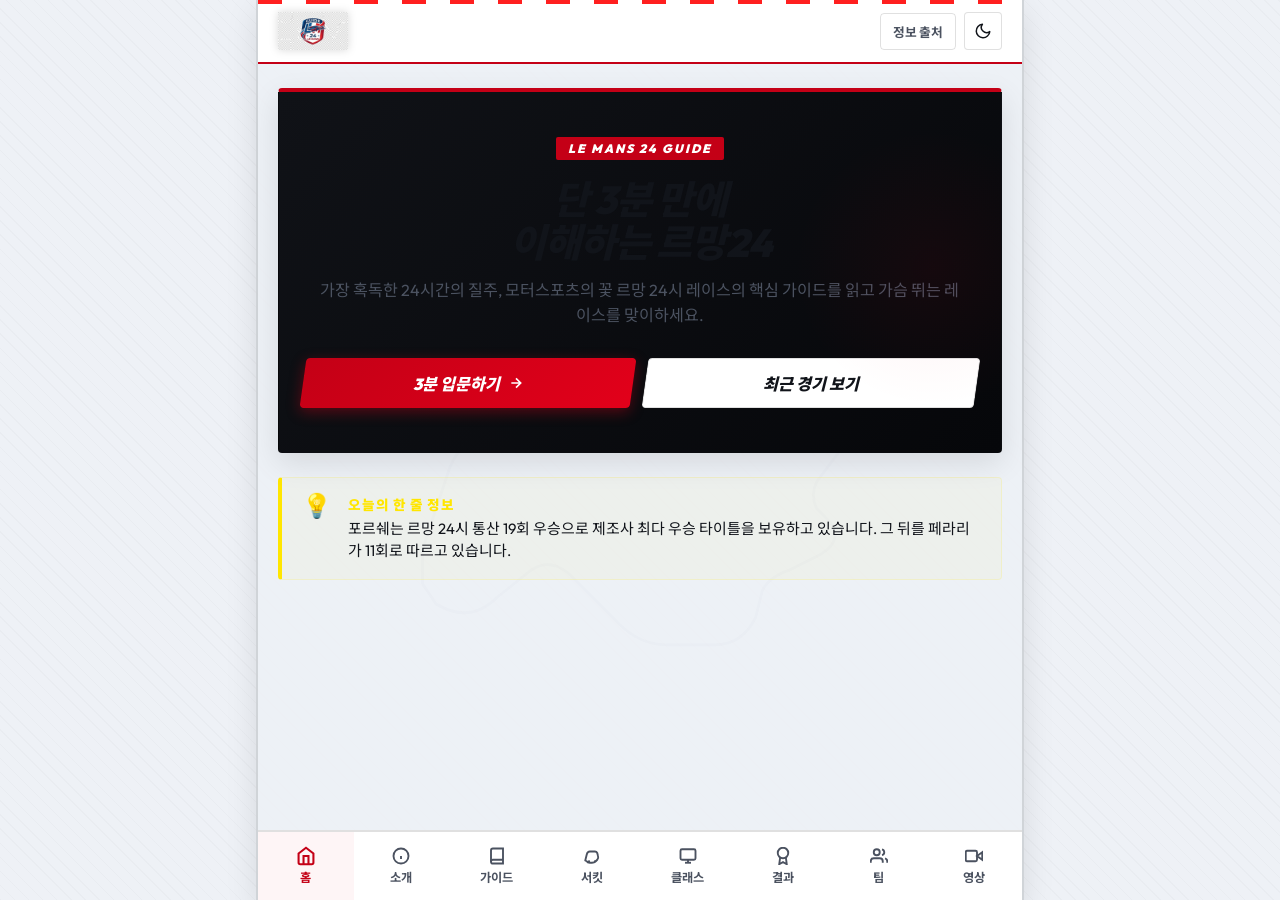
==== index.html @ 9b74a665 "." ====
<!DOCTYPE html>
<html lang="ko">
<head>
  <meta charset="UTF-8">
  <meta name="viewport" content="width=device-width, initial-scale=1.0">
  <meta name="description" content="르망24 내구 레이스 입문자를 위한 가장 직관적이고 친절한 가이드 가이드북 모바일 웹앱. 핵심 규칙, 클래스 비교, 실시간 참전 팀 정보 제공.">
  <title>르망24 가이드 - Le Mans 24 Guide MVP</title>
  
  <!-- Modern Style Sheets -->
  <link rel="stylesheet" href="./css/style.css">
</head>
<body>

  <div class="app-container">
    
    <!-- Background Circuit Watermark SVG -->
    <svg class="circuit-bg-watermark" viewBox="0 0 1000 600" aria-hidden="true">
      <path d="M 180 420 L 220 300 Q 240 250, 300 240 L 550 240 L 570 250 L 590 230 L 700 230 L 710 245 L 720 230 L 780 230 Q 810 250, 790 280 L 760 320 Q 750 340, 760 360 L 780 380 Q 800 410, 760 430 L 720 450 Q 690 460, 680 480 L 670 520 Q 650 560, 610 560 L 540 560 Q 500 560, 470 530 L 400 460 Q 370 430, 340 450 L 290 490 Q 250 530, 200 500 L 180 470 Z" fill="none" stroke="currentColor" stroke-width="4" stroke-linecap="round" stroke-linejoin="round"/>
    </svg>

    <!-- Top Fixed Header -->
    <header class="app-header">
      <div class="brand-logo">
        <img src="./assets/LM_icon.png" alt="르망24 가이드 로고" class="brand-logo-img">
      </div>
      <div style="display: flex; align-items: center; gap: 8px;">
        <!-- Information Source External Link -->
        <a href="./sources.html" style="font-size: 0.75rem; color: var(--text-secondary); text-decoration: none; border: 1px solid var(--border-color); padding: 8px 12px; border-radius: var(--border-radius-sm); font-weight: 700; transition: all var(--transition-speed) ease;" aria-label="정보 출처 및 면책조항 페이지 이동">
          정보 출처
        </a>
        <!-- Dark/Light Theme Toggle Button -->
        <button id="theme-toggle" class="theme-toggle-btn" aria-label="테마 전환">
          <!-- Sun Icon (Show in dark mode to switch to light) -->
          <svg class="sun-icon" viewBox="0 0 24 24">
            <circle cx="12" cy="12" r="5" stroke="currentColor" stroke-width="2" fill="none"/>
            <path d="M12 1v2M12 21v2M4.22 4.22l1.42 1.42M18.36 18.36l1.42 1.42M1 12h2M21 12h2M4.22 19.78l1.42-1.42M18.36 5.64l1.42-1.42" stroke="currentColor" stroke-width="2" stroke-linecap="round"/>
          </svg>
          <!-- Moon Icon (Show in light mode to switch to dark) -->
          <svg class="moon-icon" viewBox="0 0 24 24">
            <path d="M21 12.79A9 9 0 1 1 11.21 3 7 7 0 0 0 21 12.79z" stroke="currentColor" stroke-width="2" fill="none" stroke-linejoin="round"/>
          </svg>
        </button>
      </div>
    </header>

    <main>
      
      <!-- SCREEN 1: HOME (홈) -->
      <section id="section-home" class="app-section active">
        <div class="home-hero">
          <span class="hero-tag">LE MANS 24 GUIDE</span>
          <h2 class="hero-title">단 3분 만에<br>이해하는 르망24</h2>
          <p class="hero-subtitle">가장 혹독한 24시간의 질주, 모터스포츠의 꽃 르망 24시 레이스의 핵심 가이드를 읽고 가슴 뛰는 레이스를 맞이하세요.</p>
          <div class="hero-ctas">
            <button id="cta-go-beginner" class="btn btn-primary" aria-label="초보자 관전 가이드로 이동">
              <span>3분 입문하기</span>
              <svg viewBox="0 0 24 24" width="16" height="16" fill="none" stroke="currentColor" stroke-width="2.5"><path d="M5 12h14M12 5l7 7-7 7"/></svg>
            </button>
            <button id="cta-go-results" class="btn btn-secondary" aria-label="최근 경기 결과로 이동">
              <span>최근 경기 보기</span>
            </button>
          </div>
        </div>

        <!-- 오늘의 한 줄 정보 -->
        <div class="fact-box">
          <span class="fact-icon" aria-hidden="true">💡</span>
          <div class="fact-content">
            <div class="fact-title">오늘의 한 줄 정보</div>
            <div id="daily-fact-text" class="fact-text">로딩 중...</div>
          </div>
        </div>
      </section>

      <!-- SCREEN 2: WHAT IS LE MANS (르망24란?) -->
      <section id="section-about" class="app-section">
        <h1 class="section-title"><span>Introduction</span>르망24란 무엇인가?</h1>
        <p class="section-subtitle">기초적인 역사와 대회 목적에 대해 아코디언 메뉴를 눌러 확인하세요.</p>
        
        <!-- Accordion Group -->
        <div id="history-accordion-container" class="accordion-group">
          <!-- Accordion items loaded dynamically from app.js -->
        </div>

        <!-- Wikipedia API Section -->
        <div id="wiki-api-container">
          <!-- Loaded dynamically via Wikipedia REST API with sessionStorage Cache -->
        </div>
      </section>

      <!-- SCREEN 3: BEGINNER GUIDE (초보자 관전 가이드) -->
      <section id="section-guide" class="app-section">
        <h1 class="section-title"><span>Beginners Guide</span>초보자 관전 가이드</h1>
        <p class="section-subtitle">르망 24시 레이스를 한눈에 파악하기 위한 5대 체크포인트입니다.</p>

        <div class="guide-grid">
          
          <!-- Card 1 -->
          <div class="glass-card guide-card">
            <div class="guide-card-icon" aria-hidden="true">🏆</div>
            <div class="guide-card-content">
              <div class="guide-card-num">Point 01</div>
              <h3 class="guide-card-title">우승 조건</h3>
              <p class="guide-card-desc">체커기가 흔들리기 전까지 24시간 동안 가장 긴 거리를 달린 레이싱카가 영광의 트로피를 차지합니다.</p>
              <div class="guide-card-summary">30초 요약: 속도보다 누적 주행거리가 최우선!</div>
            </div>
          </div>

          <!-- Card 2 -->
          <div class="glass-card guide-card">
            <div class="guide-card-icon" aria-hidden="true">🚥</div>
            <div class="guide-card-content">
              <div class="guide-card-num">Point 02</div>
              <h3 class="guide-card-title">클래스 이해</h3>
              <p class="guide-card-desc">세 가지의 성능이 완전히 다른 차량 종류(Hypercar, LMP2, LMGT3)들이 동일한 서킷에서 섞여 달립니다.</p>
              <div class="guide-card-summary">30초 요약: 추월 상황에서의 주행 흐름 파악이 핵심!</div>
            </div>
          </div>

          <!-- Card 3 -->
          <div class="glass-card guide-card">
            <div class="guide-card-icon" aria-hidden="true">🛠️</div>
            <div class="guide-card-content">
              <div class="guide-card-num">Point 03</div>
              <h3 class="guide-card-title">피트 전략</h3>
              <p class="guide-card-desc">레이스카는 연료 충전, 타이어 교체, 드라이버 교대를 위해 정기적으로 피트인을 해야 합니다. 타이밍이 순위를 바꿉니다.</p>
              <div class="guide-card-summary">30초 요약: 피트 스톱에서의 짧은 시간 단축이 승패 좌우!</div>
            </div>
          </div>

          <!-- Card 4 -->
          <div class="glass-card guide-card">
            <div class="guide-card-icon" aria-hidden="true">🌙</div>
            <div class="guide-card-content">
              <div class="guide-card-num">Point 04</div>
              <h3 class="guide-card-title">밤 경기 포인트</h3>
              <p class="guide-card-desc">가로등이 거의 없는 시속 300km/h 초고속 코스에서 헤드라이트 불빛만 의존해 달리는 심야 주행은 사고 위험이 매우 높습니다.</p>
              <div class="guide-card-summary">30초 요약: 새벽 시간대 집중력 유지가 핵심 관전 포인트!</div>
            </div>
          </div>

          <!-- Card 5 -->
          <div class="guide-card glass-card">
            <div class="guide-card-icon" aria-hidden="true">🏁</div>
            <div class="guide-card-content">
              <div class="guide-card-num">Point 05</div>
              <h3 class="guide-card-title">주목 팀 (현대/제네시스)</h3>
              <p class="guide-card-desc">오랫동안 지배자로 군림하던 포르쉐, 토요타, 페라리 삼파전에 최근 현대자동차가 프리미엄 브랜드 제네시스로 참전을 예고했습니다.</p>
              <div class="guide-card-summary">30초 요약: 한국 제네시스 브랜드를 필두로 불붙은 왕좌 쟁탈전!</div>
            </div>
          </div>

        </div>
      </section>

      <!-- SCREEN 4: CIRCUIT (사르트 서킷) -->
      <section id="section-circuit" class="app-section">
        <h1 class="section-title"><span>Circuit Guide</span>사르트 서킷</h1>
        <p class="section-subtitle">르망 24시의 무대, Circuit de la Sarthe의 구간별 특성과 공략법을 살펴보세요.</p>

        <!-- 서킷 소개 카드 -->
        <div class="glass-card circuit-intro-card">
          <div class="circuit-intro-stats">
            <div class="circuit-stat">
              <div class="circuit-stat-value">13.626<span>km</span></div>
              <div class="circuit-stat-label">전체 길이</div>
            </div>
            <div class="circuit-stat">
              <div class="circuit-stat-value">38<span>개</span></div>
              <div class="circuit-stat-label">코너 수</div>
            </div>
            <div class="circuit-stat">
              <div class="circuit-stat-value">345<span>km/h</span></div>
              <div class="circuit-stat-label">최고 속도</div>
            </div>
            <div class="circuit-stat">
              <div class="circuit-stat-value">~3:20<span></div>
              <div class="circuit-stat-label">랩타임 (Hypercar)</div>
            </div>
          </div>
          <p class="circuit-intro-text">
            Circuit de la Sarthe(사르트 서킷)는 르망 시내 주변의 일반 공용도로와 상설 서킷 구간을 연결한 혼합형 서킷입니다. 
            뮬산 스트레이트의 직선 전속력 질주부터 뮬산 코너의 극한 감속 구간까지, 세계에서 가장 다양하고 혹독한 서킷 환경을 제공합니다.
          </p>
        </div>

        <!-- SVG Circuit Map -->
        <div class="circuit-map-container">
          <div class="circuit-map-title">
            <svg viewBox="0 0 24 24" width="16" height="16" fill="none" stroke="var(--primary-color)" stroke-width="2"><polygon points="3 11 22 2 13 21 11 13 3 11"/></svg>
            구간별 서킷 맵 — 클릭하여 상세 정보 확인
          </div>
          <div class="circuit-svg-wrapper">
            <svg id="circuit-map-svg" viewBox="0 0 900 520" xmlns="http://www.w3.org/2000/svg" aria-label="사르트 서킷 구간 맵">
              
              <!-- 서킷 트랙 배경 (두꺼운 선) -->
              <path class="circuit-track-bg" d="
                M 120 380
                L 145 280
                Q 160 210, 220 195
                L 490 195
                L 510 183
                L 530 165
                L 620 165
                L 635 178
                L 650 162
                L 760 162
                Q 800 178, 782 210
                L 750 255
                Q 738 275, 750 298
                L 768 318
                Q 790 345, 752 368
                L 710 390
                Q 678 402, 666 425
                L 654 465
                Q 633 498, 592 500
                L 515 500
                Q 474 500, 443 468
                L 368 395
                Q 336 362, 304 382
                L 252 423
                Q 210 458, 165 432
                L 140 408
                Z
              "/>

              <!-- 서킷 트랙 라인 (얇은 강조선) -->
              <path class="circuit-track-line" d="
                M 120 380
                L 145 280
                Q 160 210, 220 195
                L 490 195
                L 510 183
                L 530 165
                L 620 165
                L 635 178
                L 650 162
                L 760 162
                Q 800 178, 782 210
                L 750 255
                Q 738 275, 750 298
                L 768 318
                Q 790 345, 752 368
                L 710 390
                Q 678 402, 666 425
                L 654 465
                Q 633 498, 592 500
                L 515 500
                Q 474 500, 443 468
                L 368 395
                Q 336 362, 304 382
                L 252 423
                Q 210 458, 165 432
                L 140 408
                Z
              "/>

              <!-- === 구간 클릭 영역 및 라벨 === -->

              <!-- 구간 1: Ford Chicanes (출발/결승선 구역) -->
              <g class="circuit-sector" data-sector="ford" tabindex="0" role="button" aria-label="Ford Chicanes 구간 정보">
                <rect class="sector-hit-area" x="100" y="350" width="90" height="80" rx="4"/>
                <circle class="sector-dot" cx="132" cy="390" r="8"/>
                <text class="sector-label" x="80" y="345">Ford</text>
                <text class="sector-label-sub" x="80" y="360">Chicanes</text>
                <line class="sector-connector" x1="130" y1="375" x2="108" y2="355"/>
              </g>

              <!-- 구간 2: Dunlop Curves -->
              <g class="circuit-sector" data-sector="dunlop" tabindex="0" role="button" aria-label="Dunlop Curves 구간 정보">
                <rect class="sector-hit-area" x="128" y="195" width="90" height="60" rx="4"/>
                <circle class="sector-dot" cx="178" cy="237" r="8"/>
                <text class="sector-label" x="20" y="220">Dunlop</text>
                <text class="sector-label-sub" x="20" y="235">Curves</text>
                <line class="sector-connector" x1="162" y1="233" x2="88" y2="230"/>
              </g>

              <!-- 구간 3: Mulsanne Straight -->
              <g class="circuit-sector" data-sector="mulsanne" tabindex="0" role="button" aria-label="Mulsanne Straight 구간 정보">
                <rect class="sector-hit-area" x="380" y="150" width="120" height="60" rx="4"/>
                <circle class="sector-dot" cx="440" cy="180" r="8"/>
                <text class="sector-label" x="350" y="128">Mulsanne</text>
                <text class="sector-label-sub" x="350" y="143">Straight</text>
                <line class="sector-connector" x1="440" y1="172" x2="440" y2="148"/>
              </g>

              <!-- 구간 4: Indianapolis -->
              <g class="circuit-sector" data-sector="indianapolis" tabindex="0" role="button" aria-label="Indianapolis 구간 정보">
                <rect class="sector-hit-area" x="720" y="148" width="110" height="60" rx="4"/>
                <circle class="sector-dot" cx="770" cy="168" r="8"/>
                <text class="sector-label" x="790" y="120">Indianapolis</text>
                <text class="sector-label-sub" x="790" y="135">Corner</text>
                <line class="sector-connector" x1="778" y1="162" x2="800" y2="140"/>
              </g>

              <!-- 구간 5: Porsche Curves -->
              <g class="circuit-sector" data-sector="porsche" tabindex="0" role="button" aria-label="Porsche Curves 구간 정보">
                <rect class="sector-hit-area" x="740" y="370" width="100" height="60" rx="4"/>
                <circle class="sector-dot" cx="760" cy="380" r="8"/>
                <text class="sector-label" x="820" y="345">Porsche</text>
                <text class="sector-label-sub" x="820" y="360">Curves</text>
                <line class="sector-connector" x1="768" y1="380" x2="830" y2="362"/>
              </g>

              <!-- 구간 6: Ford Curves (마지막 섹터) -->
              <g class="circuit-sector" data-sector="final" tabindex="0" role="button" aria-label="Maison Blanche 구간 정보">
                <rect class="sector-hit-area" x="380" y="470" width="110" height="55" rx="4"/>
                <circle class="sector-dot" cx="520" cy="495" r="8"/>
                <text class="sector-label" x="300" y="520">Maison</text>
                <text class="sector-label-sub" x="300" y="535">Blanche</text>
                <line class="sector-connector" x1="503" y1="498" x2="380" y2="520"/>
              </g>

              <!-- 스타트/피니시 라인 -->
              <line class="start-finish-line" x1="118" y1="370" x2="135" y2="415"/>
              <text class="start-finish-label" x="60" y="400">S/F</text>

              <!-- 방향 화살표 -->
              <path class="circuit-arrow" d="M 160 200 L 175 195 L 168 205 Z"/>
              <path class="circuit-arrow" d="M 500 167 L 510 160 L 512 172 Z"/>

            </svg>
          </div>
        </div>

        <!-- 구간 상세 정보 패널 -->
        <div id="circuit-sector-info" class="circuit-sector-info-panel">
          <div class="circuit-sector-placeholder">
            <svg viewBox="0 0 24 24" width="28" height="28" fill="none" stroke="var(--text-muted)" stroke-width="1.5"><polygon points="3 11 22 2 13 21 11 13 3 11"/></svg>
            <p>위 지도에서 구간을 선택하면<br>상세 정보가 여기에 표시됩니다.</p>
          </div>
        </div>
      </section>

      <!-- SCREEN 5: CLASS COMPARISON (클래스 비교) -->
      <section id="section-compare" class="app-section">
        <h1 class="section-title"><span>Classes</span>클래스 비교 가이드</h1>
        <p class="section-subtitle">르망 24시에 동시에 출전하는 세 클래스의 차량 사양을 탭으로 비교해 보세요.</p>

        <!-- Tap Selection Navigation -->
        <div class="tabs-container">
          <button class="tab-btn active" data-class="hypercar" aria-label="하이퍼카 클래스 정보 보기"><span>Hypercar</span></button>
          <button class="tab-btn" data-class="lmp2" aria-label="LMP2 클래스 정보 보기"><span>LMP2</span></button>
          <button class="tab-btn" data-class="lmgt3" aria-label="LMGT3 클래스 정보 보기"><span>LMGT3</span></button>
        </div>

        <!-- Class Details Card Panels -->
        <div class="class-details">
          
          <!-- Panel 1: Hypercar -->
          <div id="panel-hypercar" class="class-panel active">
            <div class="glass-card">
              <div class="class-header">
                <span class="class-name">Hypercar</span>
                <span class="class-difficulty difficulty-high">상급 난이도</span>
              </div>
              
              <!-- Miniature Car Image -->
              <div class="class-image-container">
                <img src="./assets/hypercar.png" alt="Hypercar 클래스 3D 미니어처 모형 차량 외관">
              </div>

              <p style="font-size: 0.88rem; line-height: 1.55; color: var(--text-secondary); margin-bottom: 16px;">
                최첨단 에어로다이내믹스 기술과 하이브리드 엔진이 결합된 내구레이스 최상위 프로토타입 클래스입니다. 전용 레이스 규정에 따라 커스텀 디자인되며 제조사 기술의 정수를 보여줍니다.
              </p>
              <div class="class-meta-grid">
                <div class="class-meta-item">
                  <div class="class-meta-label">대표 제조사</div>
                  <div class="class-meta-value">제네시스, 페라리, 포르쉐</div>
                </div>
                <div class="class-meta-item">
                  <div class="class-meta-label">최고 출력</div>
                  <div class="class-meta-value">약 680 마력</div>
                </div>
                <div class="class-meta-item">
                  <div class="class-meta-label">최저 중량</div>
                  <div class="class-meta-value">1,030 kg</div>
                </div>
                <div class="class-meta-item">
                  <div class="class-meta-label">하이브리드</div>
                  <div class="class-meta-value">필수 탑재</div>
                </div>
              </div>
            </div>
          </div>

          <!-- Panel 2: LMP2 -->
          <div id="panel-lmp2" class="class-panel">
            <div class="glass-card">
              <div class="class-header">
                <span class="class-name">LMP2</span>
                <span class="class-difficulty difficulty-mid">중급 난이도</span>
              </div>

              <!-- Miniature Car Image -->
              <div class="class-image-container">
                <img src="./assets/lmp2.png" alt="LMP2 클래스 3D 미니어처 모형 차량 외관">
              </div>

              <p style="font-size: 0.88rem; line-height: 1.55; color: var(--text-secondary); margin-bottom: 16px;">
                정해진 스펙의 섀시(오레카 섀시 고정)와 깁슨 V8 엔진만을 사용할 수 있는 단일화 규정 클래스입니다. 제조사 싸움보다는 드라이버의 실력과 피트 스톱 효율이 큰 차이를 냅니다.
              </p>
              <div class="class-meta-grid">
                <div class="class-meta-item">
                  <div class="class-meta-label">대표 섀시</div>
                  <div class="class-meta-value">Oreca 07 (깁슨 V8)</div>
                </div>
                <div class="class-meta-item">
                  <div class="class-meta-label">최고 출력</div>
                  <div class="class-meta-value">약 540 마력</div>
                </div>
                <div class="class-meta-item">
                  <div class="class-meta-label">최저 중량</div>
                  <div class="class-meta-value">950 kg</div>
                </div>
                <div class="class-meta-item">
                  <div class="class-meta-label">하이브리드</div>
                  <div class="class-meta-value">미지원</div>
                </div>
              </div>
            </div>
          </div>

          <!-- Panel 3: LMGT3 -->
          <div id="panel-lmgt3" class="class-panel">
            <div class="glass-card">
              <div class="class-header">
                <span class="class-name">LMGT3</span>
                <span class="class-difficulty difficulty-low">초급 난이도</span>
              </div>

              <!-- Miniature Car Image -->
              <div class="class-image-container">
                <img src="./assets/lmgt3.png" alt="LMGT3 클래스 3D 미니어처 모형 차량 외관">
              </div>

              <p style="font-size: 0.88rem; line-height: 1.55; color: var(--text-secondary); margin-bottom: 16px;">
                우리가 일반 도로에서 간혹 마주치는 슈퍼카(포르쉐 911, 페라리 296, 맥라렌 등)의 골격 레이싱 전용 규격 개량 차량들입니다. 입문자들에게 가장 친근한 디자인을 가졌습니다.
              </p>
              <div class="class-meta-grid">
                <div class="class-meta-item">
                  <div class="class-meta-label">대표 제조사</div>
                  <div class="class-meta-value">맥라렌, 렉서스, 람보르기니</div>
                </div>
                <div class="class-meta-item">
                  <div class="class-meta-label">최고 출력</div>
                  <div class="class-meta-value">약 500-600 마력</div>
                </div>
                <div class="class-meta-item">
                  <div class="class-meta-label">최저 중량</div>
                  <div class="class-meta-value">1,200 kg 이상</div>
                </div>
                <div class="class-meta-item">
                  <div class="class-meta-label">하이브리드</div>
                  <div class="class-meta-value">미지원</div>
                </div>
              </div>
            </div>
          </div>

        </div>

        <!-- Side-by-Side Comparison Table (Updated per screenshot) -->
        <h3 style="font-size: 1.05rem; font-weight: 900; font-style: italic; text-transform: uppercase; margin-bottom: 12px;">핵심 사양 한눈에 비교하기</h3>
        <div class="comparison-table-wrapper">
          <table class="comparison-table">
            <thead>
              <tr>
                <th scope="col">비교 항목</th>
                <th scope="col">HYPERCAR</th>
                <th scope="col">LMP2</th>
                <th scope="col">LMGT3</th>
              </tr>
            </thead>
            <tbody>
              <tr>
                <td class="compare-row-label">성격</td>
                <td>제조사 주도의 최상위 프로토타입</td>
                <td>지정 섀시 기반 독립팀 프로토타입<br><em class="compare-note">(르망 24시 전용 편성)</em></td>
                <td>양산형 슈퍼카 기반 GT3 레이서<br><em class="compare-note">(2024 신설)</em></td>
              </tr>
              <tr>
                <td class="compare-row-label">최고 속도</td>
                <td class="highlight"><strong>약 345 km/h</strong></td>
                <td>약 320 km/h</td>
                <td>약 300 km/h</td>
              </tr>
              <tr>
                <td class="compare-row-label">출력 / 무게</td>
                <td>680마력 / 1030kg<br><em class="compare-note">(기본 사양)</em></td>
                <td>540마력 / 950kg</td>
                <td>550마력 / 1300kg<br><em class="compare-note">(BoP 전)</em></td>
              </tr>
              <tr>
                <td class="compare-row-label">하이브리드 구동</td>
                <td>규정별 전륜 또는 후륜 탑재</td>
                <td>없음</td>
                <td>없음</td>
              </tr>
            </tbody>
          </table>
        </div>
      </section>

      <!-- SCREEN 6: RECENT RESULTS (최근 결과) -->
      <section id="section-results" class="app-section">
        <h1 class="section-title"><span>Recent Winners</span>최근 우승 결과</h1>
        <p class="section-subtitle">24시간 혹독한 시련을 뚫고 르망 최정상에 오른 역대 클래스별 우승 결과입니다.</p>

        <!-- Class Filter Tabs -->
        <div class="results-filter-tabs" role="tablist" aria-label="클래스 필터">
          <button class="results-filter-btn active" data-class="ALL" role="tab" aria-selected="true" aria-label="전체 클래스 결과 보기">
            <svg viewBox="0 0 24 24" width="14" height="14" fill="none" stroke="currentColor" stroke-width="2.5"><circle cx="12" cy="12" r="10"/><path d="M12 8v8M8 12h8"/></svg>
            ALL
          </button>
          <button class="results-filter-btn" data-class="Hypercar" role="tab" aria-selected="false" aria-label="Hypercar 클래스 결과 보기">
            <svg viewBox="0 0 24 24" width="14" height="14" fill="none" stroke="currentColor" stroke-width="2.5"><path d="m13 2-2 2.5H6l-3 3v2l2 .5V13h14v-3l2-.5V7l-3-3h-5L13 2z"/><path d="M6 13v5h3v-2h6v2h3v-5"/></svg>
            Hypercar
          </button>
          <button class="results-filter-btn" data-class="LMP2" role="tab" aria-selected="false" aria-label="LMP2 클래스 결과 보기">
            <svg viewBox="0 0 24 24" width="14" height="14" fill="none" stroke="currentColor" stroke-width="2.5"><path d="m3 9 4-4h10l4 4v4H3V9z"/><path d="M5 13v4h3v-2h8v2h3v-4"/><circle cx="7.5" cy="17" r="1.5"/><circle cx="16.5" cy="17" r="1.5"/></svg>
            LMP2
          </button>
          <button class="results-filter-btn" data-class="LMGT3" role="tab" aria-selected="false" aria-label="LMGT3 클래스 결과 보기">
            <svg viewBox="0 0 24 24" width="14" height="14" fill="none" stroke="currentColor" stroke-width="2.5"><rect x="2" y="10" width="20" height="6" rx="2"/><path d="M5 10V7a2 2 0 0 1 2-2h10a2 2 0 0 1 2 2v3"/><circle cx="7" cy="18" r="2"/><circle cx="17" cy="18" r="2"/></svg>
            LMGT3
          </button>
        </div>

        <div id="results-timeline-container" class="results-timeline">
          <!-- Loaded dynamically from app.js -->
        </div>
      </section>

      <!-- SCREEN 7: PARTICIPATING TEAMS (참전 팀 소개) -->
      <section id="section-teams" class="app-section">
        <h1 class="section-title"><span>Contesters</span>출전 팀 상세 분석</h1>
        <p class="section-subtitle">제네시스 레이싱팀을 포함한 르망의 주역들을 실시간 검색으로 분석해 보세요.</p>

        <!-- Search Bar -->
        <div class="search-container">
          <svg class="search-icon" viewBox="0 0 24 24">
            <circle cx="11" cy="11" r="8" fill="none" stroke="currentColor" stroke-width="2.5"/>
            <path d="M21 21l-4.35-4.35" stroke="currentColor" stroke-width="2.5" stroke-linecap="round"/>
          </svg>
          <input type="text" id="team-search-input" class="search-input" placeholder="팀명, 국가, 클래스, 특징 검색..." aria-label="출전 팀 검색">
        </div>

        <!-- Grid of Cards -->
        <div id="teams-grid-container" class="teams-grid">
          <!-- Loaded dynamically from app.js -->
        </div>
      </section>

      <!-- SCREEN 8: VIDEO (영상) -->
      <section id="section-video" class="app-section">
        <h1 class="section-title"><span>FIA WEC Videos</span>공식 영상</h1>
        <p class="section-subtitle">FIA World Endurance Championship 공식 유튜브 채널의 최신 영상을 확인하세요.</p>

        <!-- Hero Banner: Latest Extended Highlights -->
        <div id="video-hero-container" class="video-hero-container">
          <!-- Rendered by youtube.js -->
        </div>

        <!-- Event-based Video Feeds -->
        <div id="video-feed-container" class="video-feed-container">
          <!-- Rendered by youtube.js -->
        </div>

        <!-- YouTube Channel Link -->
        <a href="https://www.youtube.com/@FIAWEC" target="_blank" rel="noopener noreferrer" class="yt-channel-link" aria-label="FIA WEC 유튜브 채널 바로가기">
          <svg viewBox="0 0 24 24" width="18" height="18" fill="currentColor"><path d="M23.498 6.186a3.016 3.016 0 0 0-2.122-2.136C19.505 3.545 12 3.545 12 3.545s-7.505 0-9.377.505A3.017 3.017 0 0 0 .502 6.186C0 8.07 0 12 0 12s0 3.93.502 5.814a3.016 3.016 0 0 0 2.122 2.136c1.871.505 9.376.505 9.376.505s7.505 0 9.377-.505a3.015 3.015 0 0 0 2.122-2.136C24 15.93 24 12 24 12s0-3.93-.502-5.814zM9.545 15.568V8.432L15.818 12l-6.273 3.568z"/></svg>
          FIA WEC 공식 유튜브 채널 바로가기
        </a>
      </section>

    </main>

    <!-- Bottom Sticky Mobile Navigation -->
    <nav class="app-nav" aria-label="메인 탭 메뉴">
      <button class="nav-item active" data-section="home" aria-label="홈 화면">
        <svg viewBox="0 0 24 24"><path d="m3 9 9-7 9 7v11a2 2 0 0 1-2 2H5a2 2 0 0 1-2-2z"/><polyline points="9 22 9 12 15 12 15 22"/></svg>
        <span>홈</span>
      </button>
      <button class="nav-item" data-section="about" aria-label="르망 소개 화면">
        <svg viewBox="0 0 24 24"><circle cx="12" cy="12" r="10"/><line x1="12" y1="16" x2="12" y2="12"/><line x1="12" y1="8" x2="12.01" y2="8"/></svg>
        <span>소개</span>
      </button>
      <button class="nav-item" data-section="guide" aria-label="관전 가이드 화면">
        <svg viewBox="0 0 24 24"><path d="M4 19.5A2.5 2.5 0 0 1 6.5 17H20"/><path d="M6.5 2H20v20H6.5A2.5 2.5 0 0 1 4 19.5v-15A2.5 2.5 0 0 1 6.5 2z"/></svg>
        <span>가이드</span>
      </button>
      <button class="nav-item" data-section="circuit" aria-label="사르트 서킷 화면">
        <svg viewBox="0 0 24 24" fill="none" stroke="currentColor" stroke-width="2.5"><path d="M3 18 L5 10 Q6 6, 9 6 L16 6 Q18 6, 19 8 L20 12 Q21 15, 19 17 L17 19 Q15 21, 12 21 L9 21 Q6 21, 5 19 Z" stroke-linejoin="round"/><circle cx="8" cy="19" r="1.5" fill="currentColor" stroke="none"/><circle cx="16" cy="19" r="1.5" fill="currentColor" stroke="none"/></svg>
        <span>서킷</span>
      </button>
      <button class="nav-item" data-section="compare" aria-label="클래스 비교 화면">
        <svg viewBox="0 0 24 24"><rect x="2" y="3" width="20" height="14" rx="2" ry="2"/><line x1="8" y1="21" x2="16" y2="21"/><line x1="12" y1="17" x2="12" y2="21"/></svg>
        <span>클래스</span>
      </button>
      <button class="nav-item" data-section="results" aria-label="최근 경기 결과 화면">
        <svg viewBox="0 0 24 24"><circle cx="12" cy="8" r="7"/><polyline points="8.21 13.89 7 23 12 20 17 23 15.79 13.88"/></svg>
        <span>결과</span>
      </button>
      <button class="nav-item" data-section="teams" aria-label="참전 팀 화면">
        <svg viewBox="0 0 24 24"><path d="M17 21v-2a4 4 0 0 0-4-4H5a4 4 0 0 0-4 4v2"/><circle cx="9" cy="7" r="4"/><path d="M23 21v-2a4 4 0 0 0-3-3.87"/><path d="M16 3.13a4 4 0 0 1 0 7.75"/></svg>
        <span>팀</span>
      </button>
      <button class="nav-item" data-section="video" aria-label="FIA WEC 영상 화면">
        <svg viewBox="0 0 24 24"><polygon points="23 7 16 12 23 17 23 7"/><rect x="1" y="5" width="15" height="14" rx="2" ry="2"/></svg>
        <span>영상</span>
      </button>
    </nav>

  </div>

  <!-- YouTube API Config & Module -->
  <script src="./js/config.js"></script>
  <script src="./js/youtube.js"></script>
  <!-- Main JavaScript File -->
  <script src="./js/app.js"></script>
</body>
</html>
---- css/style.css ----
/* Import Bold Racing Fonts */
@import url('https://fonts.googleapis.com/css2?family=Outfit:wght@400;600;800;900&family=Noto+Sans+KR:wght@400;500;700;900&display=swap');

/* CSS Variables - Aggressive Dark Dashboard Aesthetic */
:root {
  --font-primary: 'Outfit', 'Noto Sans KR', sans-serif;
  
  /* Palette: Dark theme is default, carbon & steel focus */
  --bg-color: #08090c;
  --bg-surface: rgba(18, 20, 27, 0.95);
  --bg-surface-solid: #12141b;
  --border-color: rgba(255, 255, 255, 0.08);
  --border-glow: rgba(226, 0, 26, 0.3);
  
  --text-primary: #ffffff;
  --text-secondary: #a3abb8;
  --text-muted: #646d7a;
  
  /* High Intensity Motorsport Highlights */
  --primary-color: #e2001a; /* Pure Racing Red */
  --primary-gradient: linear-gradient(135deg, #e2001a 0%, #ff3b3b 100%);
  --secondary-color: #ffe600; /* Warning Yellow Flags */
  --accent-color: #ff8000; /* Pit Stop Orange */
  
  /* Status Colors */
  --success: #00e676; /* Green Flags */
  --success-glow: rgba(0, 230, 118, 0.15);
  
  /* Sizing and layout values */
  --header-height: 64px;
  --nav-height: 70px;
  --max-width: 768px;
  --transition-speed: 0.2s;
  
  --border-radius-sm: 4px;
  --border-radius-md: 8px;
  --border-radius-lg: 12px;
  --box-shadow: 0 10px 40px rgba(0, 0, 0, 0.7);
  --grid-line: repeating-linear-gradient(45deg, rgba(226, 0, 26, 0.03), rgba(226, 0, 26, 0.03) 1px, transparent 1px, transparent 10px);
}

/* Light Theme Variables - High Contrast Technical Gray Grid */
[data-theme="light"] {
  --bg-color: #1a1c23; /* Even in light mode, we keep a cool tech dashboard dark-gray base */
  --bg-surface: rgba(255, 255, 255, 0.98);
  --bg-surface-solid: #ffffff;
  --bg-color: #eef1f6;
  --border-color: rgba(0, 0, 0, 0.12);
  --border-glow: rgba(226, 0, 26, 0.15);
  
  --text-primary: #11141a;
  --text-secondary: #4b5260;
  --text-muted: #828c9b;
  
  --primary-color: #c40016;
  --primary-gradient: linear-gradient(135deg, #c40016 0%, #e2001a 100%);
  --success: #00c853;
  --success-glow: rgba(0, 200, 83, 0.1);
  --box-shadow: 0 10px 30px rgba(0, 0, 0, 0.1);
  --grid-line: repeating-linear-gradient(45deg, rgba(0, 0, 0, 0.02), rgba(0, 0, 0, 0.02) 1px, transparent 1px, transparent 10px);
}

/* Reset and Core Layout */
* {
  box-sizing: border-box;
  margin: 0;
  padding: 0;
  -webkit-tap-highlight-color: transparent;
}

body {
  font-family: var(--font-primary);
  background-color: var(--bg-color);
  background-image: var(--grid-line);
  color: var(--text-primary);
  min-height: 100vh;
  display: flex;
  justify-content: center;
  overflow-x: hidden;
  position: relative;
}

/* Background Watermark SVG styling for Circuit de la Sarthe */
.circuit-bg-watermark {
  position: fixed;
  top: 52%;
  left: 50%;
  transform: translate(-50%, -50%);
  width: 90%;
  max-width: 680px;
  height: auto;
  opacity: 0.04;
  color: var(--primary-color);
  pointer-events: none;
  z-index: 0;
  transition: opacity var(--transition-speed) ease;
}

[data-theme="light"] .circuit-bg-watermark {
  opacity: 0.025;
  color: var(--text-muted);
}

/* App Main Grid Wrap */
.app-container {
  width: 100%;
  max-width: var(--max-width);
  min-height: 100vh;
  display: flex;
  flex-direction: column;
  position: relative;
  z-index: 1;
  background-color: rgba(8, 9, 12, 0.85);
  border-left: 2px solid var(--border-color);
  border-right: 2px solid var(--border-color);
  padding-top: var(--header-height);
  padding-bottom: calc(var(--nav-height) + 20px);
  box-shadow: var(--box-shadow);
}

[data-theme="light"] .app-container {
  background-color: rgba(238, 241, 246, 0.85);
}

/* Header & Race Kerb Decoration */
.app-header {
  position: fixed;
  top: 0;
  width: 100%;
  max-width: calc(var(--max-width) - 4px); /* border adjustment */
  height: var(--header-height);
  background: var(--bg-surface);
  backdrop-filter: blur(16px);
  -webkit-backdrop-filter: blur(16px);
  border-bottom: 2px solid var(--primary-color);
  display: flex;
  justify-content: space-between;
  align-items: center;
  padding: 0 20px;
  z-index: 1000;
}

/* Race Track Kerbs (Red & White alternating block decoration) */
.app-header::before {
  content: '';
  position: absolute;
  top: 0;
  left: 0;
  width: 100%;
  height: 4px;
  background: repeating-linear-gradient(90deg, 
    #ff1f1f, #ff1f1f 24px, 
    #ffffff 24px, #ffffff 48px
  );
}

.brand-logo {
  display: flex;
  align-items: center;
  height: 100%;
}

.brand-logo-img {
  height: 38px;
  width: auto;
  max-width: 160px;
  object-fit: contain;
  display: block;
  filter: drop-shadow(0 0 6px rgba(226, 0, 26, 0.25));
}

[data-theme="light"] .brand-logo-img {
  filter: drop-shadow(0 0 4px rgba(0,0,0,0.15));
}

/* Theme buttons */
.theme-toggle-btn {
  background: var(--bg-surface-solid);
  border: 1px solid var(--border-color);
  color: var(--text-primary);
  width: 38px;
  height: 38px;
  border-radius: var(--border-radius-sm);
  cursor: pointer;
  display: flex;
  align-items: center;
  justify-content: center;
  transition: all var(--transition-speed) ease;
}

.theme-toggle-btn:hover {
  border-color: var(--primary-color);
  background: var(--border-color);
}

.theme-toggle-btn svg {
  width: 18px;
  height: 18px;
  fill: currentColor;
}

[data-theme="light"] .theme-toggle-btn .sun-icon { display: none; }
[data-theme="light"] .theme-toggle-btn .moon-icon { display: block; }
body:not([data-theme="light"]) .theme-toggle-btn .sun-icon { display: block; }
body:not([data-theme="light"]) .theme-toggle-btn .moon-icon { display: none; }

/* Sticky Bottom Navigation */
.app-nav {
  position: fixed;
  bottom: 0;
  width: 100%;
  max-width: calc(var(--max-width) - 4px);
  height: var(--nav-height);
  background: var(--bg-surface);
  backdrop-filter: blur(16px);
  -webkit-backdrop-filter: blur(16px);
  border-top: 2px solid var(--border-color);
  display: flex;
  justify-content: space-around;
  align-items: center;
  z-index: 1000;
  padding-bottom: env(safe-area-inset-bottom);
}

.nav-item {
  flex: 1;
  height: 100%;
  background: none;
  border: none;
  color: var(--text-secondary);
  display: flex;
  flex-direction: column;
  align-items: center;
  justify-content: center;
  gap: 3px;
  cursor: pointer;
  font-family: var(--font-primary);
  font-size: 0.72rem;
  font-weight: 700;
  transition: all var(--transition-speed) ease;
  min-height: 48px;
}

.nav-item svg {
  width: 18px;
  height: 18px;
  fill: none;
  stroke: currentColor;
  stroke-width: 2.5;
  transition: all var(--transition-speed) ease;
}

.nav-item:hover {
  color: var(--primary-color);
}

.nav-item.active {
  color: var(--primary-color);
  background: rgba(226, 0, 26, 0.04);
}

.nav-item.active svg {
  stroke: var(--primary-color);
  transform: scale(1.1);
}

/* Sections */
.app-section {
  display: none;
  padding: 24px 20px;
}

.app-section.active {
  display: block;
  animation: transitionSkewIn 0.22s cubic-bezier(0.16, 1, 0.3, 1) forwards;
}

@keyframes transitionSkewIn {
  from {
    opacity: 0;
    transform: translateY(15px) skewX(-2deg);
  }
  to {
    opacity: 1;
    transform: translateY(0) skewX(0deg);
  }
}

/* Masculine Headers: Bold, Uppercase, Italicized */
h1.section-title {
  font-size: 1.85rem;
  font-weight: 900;
  font-style: italic;
  text-transform: uppercase;
  letter-spacing: -0.5px;
  line-height: 1.15;
  margin-bottom: 24px;
  border-left: 4px solid var(--primary-color);
  padding-left: 12px;
}

h1.section-title span {
  display: block;
  font-size: 0.82rem;
  font-weight: 900;
  font-style: normal;
  color: var(--primary-color);
  text-transform: uppercase;
  letter-spacing: 2px;
  margin-bottom: 2px;
}

p.section-subtitle {
  font-size: 0.92rem;
  color: var(--text-secondary);
  line-height: 1.5;
  margin-top: -16px;
  margin-bottom: 24px;
}

/* Card layout (Aggressive sharp edge with diagonal stripe accent) */
.glass-card {
  background: var(--bg-surface);
  border: 1px solid var(--border-color);
  border-radius: var(--border-radius-sm); /* Sharp corners */
  padding: 20px;
  margin-bottom: 16px;
  box-shadow: 0 4px 20px rgba(0, 0, 0, 0.4);
  position: relative;
  overflow: hidden;
  transition: border-color var(--transition-speed) ease, box-shadow var(--transition-speed) ease;
}

[data-theme="light"] .glass-card {
  box-shadow: 0 4px 15px rgba(0,0,0,0.06);
}

.glass-card::before {
  content: '';
  position: absolute;
  top: 0;
  left: 0;
  width: 3px;
  height: 100%;
  background: var(--border-color);
  transition: background var(--transition-speed) ease;
}

.glass-card:hover {
  border-color: rgba(226, 0, 26, 0.4);
  box-shadow: 0 6px 24px rgba(226, 0, 26, 0.08);
}

.glass-card:hover::before {
  background: var(--primary-color);
}

/* SECTION 1: HOME (홈) */
.home-hero {
  position: relative;
  background: linear-gradient(135deg, #101217 0%, #06070a 100%);
  border: 1px solid var(--border-color);
  border-top: 4px solid var(--primary-color);
  border-radius: var(--border-radius-sm);
  padding: 44px 24px;
  text-align: center;
  margin-bottom: 24px;
  box-shadow: var(--box-shadow);
  overflow: hidden;
}

/* Glowing circuit map watermark only inside home banner */
.home-hero::after {
  content: '';
  position: absolute;
  top: 10%;
  right: -10%;
  width: 280px;
  height: 280px;
  background: radial-gradient(circle, rgba(226,0,26,0.06) 0%, transparent 70%);
  pointer-events: none;
}

.hero-tag {
  display: inline-block;
  font-size: 0.72rem;
  font-weight: 900;
  letter-spacing: 2px;
  background: var(--primary-color);
  color: #ffffff;
  padding: 4px 12px;
  border-radius: 2px;
  margin-bottom: 18px;
  text-transform: uppercase;
  font-style: italic;
}

.hero-title {
  font-size: 2.3rem;
  font-weight: 900;
  font-style: italic;
  text-transform: uppercase;
  line-height: 1.1;
  margin-bottom: 14px;
  letter-spacing: -1px;
}

.hero-subtitle {
  font-size: 0.95rem;
  color: var(--text-secondary);
  max-width: 95%;
  margin: 0 auto 30px auto;
  line-height: 1.55;
}

.hero-ctas {
  display: flex;
  flex-direction: column;
  gap: 12px;
  width: 100%;
}

/* Skewed High-Performance Buttons */
.btn {
  min-height: 50px;
  padding: 12px 24px;
  font-family: var(--font-primary);
  font-size: 0.95rem;
  font-weight: 900;
  text-transform: uppercase;
  font-style: italic;
  border-radius: var(--border-radius-sm);
  border: none;
  cursor: pointer;
  display: inline-flex;
  align-items: center;
  justify-content: center;
  gap: 8px;
  transform: skewX(-8deg); /* Racing skew angles */
  transition: all var(--transition-speed) ease;
}

/* Unskew content elements inside button so text is readable */
.btn span, .btn svg {
  transform: skewX(8deg);
}

.btn-primary {
  background: var(--primary-gradient);
  color: #ffffff;
  box-shadow: 0 4px 14px rgba(226, 0, 26, 0.35);
}

.btn-primary:hover {
  transform: skewX(-8deg) translateY(-2px);
  box-shadow: 0 6px 18px rgba(226, 0, 26, 0.5);
  background: #ff1f1f;
}

.btn-secondary {
  background: var(--bg-surface-solid);
  border: 1px solid var(--border-color);
  color: var(--text-primary);
}

.btn-secondary:hover {
  background: var(--border-color);
  transform: skewX(-8deg) translateY(-2px);
  border-color: var(--text-secondary);
}

/* Did You Know Fact Box (Warning colors) */
.fact-box {
  background: rgba(255, 230, 0, 0.04);
  border: 1px solid rgba(255, 230, 0, 0.15);
  border-left: 4px solid var(--secondary-color);
  border-radius: var(--border-radius-sm);
  padding: 16px 20px;
  display: flex;
  gap: 16px;
  align-items: flex-start;
}

.fact-icon {
  font-size: 1.4rem;
  color: var(--secondary-color);
  line-height: 1;
}

.fact-title {
  font-size: 0.8rem;
  font-weight: 900;
  text-transform: uppercase;
  color: var(--secondary-color);
  letter-spacing: 1px;
  margin-bottom: 4px;
}

.fact-text {
  font-size: 0.88rem;
  line-height: 1.5;
  color: var(--text-primary);
}

/* SECTION 2: ABOUT (르망24란?) */
.accordion-item {
  border: 1px solid var(--border-color);
  background: var(--bg-surface-solid);
  border-radius: var(--border-radius-sm);
  margin-bottom: 12px;
  overflow: hidden;
  transition: all var(--transition-speed) ease;
}

.accordion-header {
  width: 100%;
  min-height: 52px;
  background: none;
  border: none;
  padding: 16px 20px;
  display: flex;
  justify-content: space-between;
  align-items: center;
  cursor: pointer;
  text-align: left;
  font-family: var(--font-primary);
  font-size: 0.95rem;
  font-weight: 900;
  text-transform: uppercase;
  color: var(--text-primary);
}

.accordion-icon {
  width: 16px;
  height: 16px;
  fill: none;
  stroke: var(--text-muted);
  stroke-width: 3;
  transition: transform var(--transition-speed) ease, stroke var(--transition-speed) ease;
}

.accordion-content p {
  padding: 0 20px 20px 20px;
  font-size: 0.88rem;
  line-height: 1.6;
  color: var(--text-secondary);
}

.accordion-item.active {
  border-color: var(--primary-color);
}

.accordion-item.active .accordion-header {
  color: var(--primary-color);
}

.accordion-item.active .accordion-icon {
  transform: rotate(180deg);
  stroke: var(--primary-color);
}

/* Wikipedia API Card */
.wiki-card {
  border-left: 4px solid var(--accent-color);
  background: var(--bg-surface-solid);
  border-radius: var(--border-radius-sm);
  padding: 16px 20px;
  margin-bottom: 24px;
  border: 1px solid var(--border-color);
  border-left: 4px solid var(--accent-color);
}

.wiki-title-tag {
  font-size: 0.75rem;
  font-weight: 900;
  color: var(--accent-color);
  margin-bottom: 6px;
  display: flex;
  align-items: center;
  gap: 6px;
  letter-spacing: 1px;
}

.wiki-text {
  font-size: 0.86rem;
  line-height: 1.5;
  color: var(--text-secondary);
}

.wiki-link {
  display: inline-block;
  margin-top: 10px;
  font-size: 0.8rem;
  color: var(--accent-color);
  text-decoration: none;
  font-weight: 900;
  text-transform: uppercase;
}

/* Circuit map iframe card */
.map-title {
  font-size: 1rem;
  font-weight: 900;
  text-transform: uppercase;
  font-style: italic;
  margin-bottom: 12px;
  display: flex;
  align-items: center;
  gap: 8px;
}

.map-wrapper {
  position: relative;
  width: 100%;
  height: 240px;
  border-radius: var(--border-radius-sm);
  overflow: hidden;
  border: 1px solid var(--border-color);
  margin-bottom: 16px;
}

/* SECTION 3: BEGINNER GUIDE (초보자 가이드) */
.guide-card {
  display: flex;
  gap: 18px;
  padding: 20px;
}

.guide-card-icon {
  width: 46px;
  height: 46px;
  border-radius: var(--border-radius-sm);
  background: rgba(226, 0, 26, 0.08);
  color: var(--primary-color);
  display: flex;
  align-items: center;
  justify-content: center;
  flex-shrink: 0;
  font-size: 1.4rem;
  border: 1px solid rgba(226, 0, 26, 0.2);
}

.guide-card-num {
  font-size: 0.72rem;
  font-weight: 900;
  color: var(--primary-color);
  text-transform: uppercase;
  letter-spacing: 1px;
  margin-bottom: 2px;
}

.guide-card-title {
  font-size: 1.05rem;
  font-weight: 900;
  text-transform: uppercase;
  margin-bottom: 6px;
}

.guide-card-desc {
  font-size: 0.86rem;
  line-height: 1.5;
  color: var(--text-secondary);
  margin-bottom: 10px;
}

.guide-card-summary {
  background: rgba(255, 255, 255, 0.03);
  border-radius: var(--border-radius-sm);
  padding: 6px 12px;
  font-size: 0.8rem;
  color: var(--text-primary);
  border-left: 3px solid var(--primary-color);
  font-weight: 700;
}

/* SECTION 4: CLASS COMPARISON (클래스 비교) */
.tabs-container {
  display: flex;
  background: var(--bg-surface-solid);
  border: 1px solid var(--border-color);
  border-radius: var(--border-radius-sm);
  padding: 4px;
  margin-bottom: 20px;
}

.tab-btn {
  flex: 1;
  min-height: 42px;
  background: none;
  border: none;
  border-radius: var(--border-radius-sm);
  color: var(--text-secondary);
  font-family: var(--font-primary);
  font-size: 0.85rem;
  font-weight: 900;
  text-transform: uppercase;
  font-style: italic;
  cursor: pointer;
  transform: skewX(-8deg); /* skew tabs */
  transition: all var(--transition-speed) ease;
}

.tab-btn span {
  display: inline-block;
  transform: skewX(8deg);
}

.tab-btn.active {
  background: var(--primary-gradient);
  color: #ffffff;
  box-shadow: 0 4px 10px rgba(226, 0, 26, 0.25);
}

/* Class details: Include generated images styled like miniatures */
.class-panel {
  display: none;
}

.class-panel.active {
  display: block;
}

.class-header {
  display: flex;
  justify-content: space-between;
  align-items: center;
  margin-bottom: 16px;
}

.class-name {
  font-size: 1.45rem;
  font-weight: 900;
  text-transform: uppercase;
  font-style: italic;
}

.class-difficulty {
  font-size: 0.72rem;
  font-weight: 900;
  padding: 4px 10px;
  border-radius: 2px;
  text-transform: uppercase;
}

/* Miniature Image Container Styles */
.class-image-container {
  width: 100%;
  height: 220px;
  border-radius: var(--border-radius-sm);
  overflow: hidden;
  position: relative;
  margin-bottom: 16px;
  border: 1px solid var(--border-color);
  background: #000;
}

.class-image-container img {
  width: 100%;
  height: 100%;
  object-fit: cover;
  display: block;
}

/* Glass card additions for grid metrics */
.class-meta-grid {
  display: grid;
  grid-template-columns: 1fr 1fr;
  gap: 12px;
}

.class-meta-item {
  background: rgba(255, 255, 255, 0.02);
  border: 1px solid var(--border-color);
  border-radius: var(--border-radius-sm);
  padding: 10px 12px;
}

.class-meta-label {
  font-size: 0.75rem;
  color: var(--text-secondary);
  font-weight: 700;
  text-transform: uppercase;
  margin-bottom: 4px;
}

.class-meta-value {
  font-size: 0.88rem;
  font-weight: 900;
  color: var(--text-primary);
}

/* Comparison Table (Metallic & Grid alignment) */
.comparison-table-wrapper {
  width: 100%;
  overflow-x: auto;
  border: 1px solid var(--border-color);
  border-radius: var(--border-radius-sm);
  background: var(--bg-surface-solid);
  margin-bottom: 24px;
}

table.comparison-table {
  width: 100%;
  border-collapse: collapse;
  text-align: left;
  font-size: 0.82rem;
}

table.comparison-table th, table.comparison-table td {
  padding: 12px 14px;
  border-bottom: 1px solid var(--border-color);
  white-space: nowrap;
}

table.comparison-table th {
  background: #191c25;
  font-weight: 900;
  text-transform: uppercase;
  font-style: italic;
  color: var(--text-primary);
}

table.comparison-table td.highlight {
  font-weight: 900;
  color: var(--primary-color);
}

/* SECTION 5: RECENT RESULTS (최근 결과) */
.results-timeline {
  position: relative;
  padding-left: 24px;
}

.results-timeline::before {
  content: '';
  position: absolute;
  left: 5px;
  top: 8px;
  bottom: 8px;
  width: 2px;
  background: var(--primary-color); /* Neon Red Line */
}

.timeline-item {
  position: relative;
  margin-bottom: 28px;
}

.timeline-marker {
  position: absolute;
  left: -24px;
  top: 5px;
  width: 12px;
  height: 12px;
  background: var(--bg-color);
  border: 3px solid var(--primary-color);
  transform: rotate(45deg); /* Diamond Marker */
  transition: all var(--transition-speed) ease;
}

.timeline-item:first-child .timeline-marker {
  background: var(--primary-color);
  box-shadow: 0 0 10px var(--primary-color);
}

.timeline-header {
  display: flex;
  align-items: center;
  gap: 10px;
  margin-bottom: 6px;
}

.timeline-year {
  font-size: 1.2rem;
  font-weight: 900;
  font-style: italic;
  color: var(--text-primary);
}

.timeline-class {
  font-size: 0.7rem;
  font-weight: 900;
  background: rgba(226, 0, 26, 0.08);
  border: 1px solid rgba(226, 0, 26, 0.2);
  color: var(--primary-color);
  padding: 2px 8px;
  border-radius: 2px;
  text-transform: uppercase;
}

.timeline-winner-info {
  font-size: 1rem;
  font-weight: 900;
  color: var(--text-primary);
  margin-bottom: 4px;
}

.timeline-car {
  font-size: 0.85rem;
  font-weight: 700;
  color: var(--secondary-color);
  margin-bottom: 8px;
  text-transform: uppercase;
}

.timeline-comment {
  font-size: 0.85rem;
  line-height: 1.5;
  color: var(--text-secondary);
  padding-left: 10px;
  border-left: 2px solid var(--border-color);
}

/* SECTION 6: TEAMS (참전 팀 소개) */
.search-container {
  position: relative;
  margin-bottom: 24px;
}

.search-input {
  width: 100%;
  min-height: 50px;
  background: var(--bg-surface-solid);
  border: 1px solid var(--border-color);
  border-radius: var(--border-radius-sm);
  padding: 12px 16px 12px 42px;
  color: var(--text-primary);
  font-family: var(--font-primary);
  font-size: 0.9rem;
  outline: none;
  transition: all var(--transition-speed) ease;
}

.search-input:focus {
  border-color: var(--primary-color);
  box-shadow: 0 0 14px rgba(226, 0, 26, 0.2);
}

.search-icon {
  position: absolute;
  left: 14px;
  top: 15px;
  width: 20px;
  height: 20px;
  fill: none;
  stroke: var(--text-muted);
  stroke-width: 2.5;
}

/* Team Card overrides: Embed stylized emblems */
.team-card {
  padding: 20px;
  border-top: 3px solid var(--border-color);
}

.team-card-header {
  display: flex;
  gap: 16px;
  align-items: center;
  margin-bottom: 12px;
}

/* Team Emblem SVG frame styling */
.team-emblem-wrapper {
  width: 48px;
  height: 48px;
  border-radius: var(--border-radius-sm);
  background: #000000;
  border: 1px solid var(--border-color);
  display: flex;
  align-items: center;
  justify-content: center;
  flex-shrink: 0;
  padding: 6px;
  color: #ffffff;
}

.team-name-country {
  flex: 1;
}

.team-name {
  font-size: 1.15rem;
  font-weight: 900;
  color: var(--text-primary);
}

.team-country {
  font-size: 0.78rem;
  color: var(--text-secondary);
}

.team-class-badge {
  font-size: 0.72rem;
  font-weight: 900;
  text-transform: uppercase;
  padding: 4px 8px;
  border-radius: 2px;
  border: 1px solid var(--border-color);
}

.team-class-badge.class-hypercar {
  border-color: rgba(226, 0, 26, 0.3);
  background: rgba(226, 0, 26, 0.08);
  color: var(--primary-color);
}

.team-features {
  font-size: 0.86rem;
  line-height: 1.5;
  color: var(--text-secondary);
}

/* SECTION 7: CHECKLIST (관전 체크리스트) */
.progress-card {
  background: var(--bg-surface-solid);
  border-top: 3px solid var(--primary-color);
}

.progress-header {
  display: flex;
  justify-content: space-between;
  align-items: center;
  margin-bottom: 12px;
}

.progress-title {
  font-weight: 900;
  text-transform: uppercase;
  font-style: italic;
  font-size: 0.95rem;
}

.progress-percentage {
  font-size: 1.2rem;
  font-weight: 900;
  color: var(--primary-color);
  font-style: italic;
}

.progress-bar-bg {
  width: 100%;
  height: 10px;
  background: var(--border-color);
  border-radius: var(--border-radius-sm);
  overflow: hidden;
}

.progress-bar-fill {
  width: 0%;
  height: 100%;
  background: repeating-linear-gradient(95deg, 
    var(--primary-color), var(--primary-color) 8px, 
    #ff4c4c 8px, #ff4c4c 16px
  );
  border-radius: var(--border-radius-sm);
}

.checklist-item {
  display: flex;
  align-items: flex-start;
  gap: 14px;
  padding: 16px;
  border: 1px solid var(--border-color);
  border-radius: var(--border-radius-sm);
  background: var(--bg-surface-solid);
  cursor: pointer;
  transition: all var(--transition-speed) ease;
}

.checklist-item:hover {
  border-color: rgba(226, 0, 26, 0.3);
}

.checklist-checkbox-wrapper {
  position: relative;
  width: 22px;
  height: 22px;
  flex-shrink: 0;
  margin-top: 2px;
}

.checklist-checkbox-wrapper input[type="checkbox"] {
  position: absolute;
  opacity: 0;
  width: 0;
  height: 0;
}

.custom-checkbox {
  position: absolute;
  top: 0;
  left: 0;
  width: 22px;
  height: 22px;
  border: 2px solid var(--text-muted);
  border-radius: var(--border-radius-sm);
  background: none;
  transition: all var(--transition-speed) ease;
  display: flex;
  align-items: center;
  justify-content: center;
}

.custom-checkbox svg {
  width: 12px;
  height: 12px;
  fill: none;
  stroke: #ffffff;
  stroke-width: 4;
  opacity: 0;
  transform: scale(0.6);
  transition: all var(--transition-speed) cubic-bezier(0.12, 0.4, 0.29, 1.46);
}

.checklist-item.checked {
  background: var(--success-glow);
  border-color: var(--success);
}

.checklist-item.checked .custom-checkbox {
  background: var(--success);
  border-color: var(--success);
}

.checklist-item.checked .custom-checkbox svg {
  opacity: 1;
  transform: scale(1);
}

.checklist-item.checked .checklist-content-title {
  text-decoration: line-through;
  color: var(--text-muted);
}

.checklist-content-title {
  font-size: 0.95rem;
  font-weight: 900;
  color: var(--text-primary);
  margin-bottom: 4px;
}

.checklist-content-desc {
  font-size: 0.8rem;
  color: var(--text-secondary);
}

/* SOURCES PAGE (sources.html style layout) */
.sources-container {
  padding: 24px 20px;
}

.sources-section-title {
  font-size: 1.05rem;
  font-weight: 900;
  text-transform: uppercase;
  font-style: italic;
  margin-bottom: 12px;
  border-bottom: 2px solid var(--border-color);
  padding-bottom: 8px;
  color: var(--text-primary);
  display: flex;
  align-items: center;
  gap: 8px;
}

.sources-btn-list {
  display: flex;
  flex-direction: column;
  gap: 12px;
  margin-bottom: 30px;
}

.btn-link-external {
  min-height: 52px;
  background: var(--bg-surface-solid);
  border: 1px solid var(--border-color);
  color: var(--text-primary);
  border-radius: var(--border-radius-sm);
  padding: 0 20px;
  font-family: var(--font-primary);
  font-size: 0.92rem;
  font-weight: 900;
  font-style: italic;
  text-transform: uppercase;
  text-decoration: none;
  display: flex;
  align-items: center;
  justify-content: space-between;
  transform: skewX(-6deg);
  transition: all var(--transition-speed) ease;
}

.btn-link-external span {
  transform: skewX(6deg);
}

.btn-link-external svg {
  width: 18px;
  height: 18px;
  fill: none;
  stroke: var(--text-secondary);
  stroke-width: 2.5;
  transform: skewX(6deg);
}

.btn-link-external:hover {
  border-color: var(--primary-color);
  background: rgba(226, 0, 26, 0.05);
}

.disclaimer-box {
  background: rgba(255, 230, 0, 0.02);
  border: 1px solid rgba(255, 230, 0, 0.15);
  border-radius: var(--border-radius-sm);
  padding: 20px;
  text-align: center;
}

.disclaimer-icon {
  font-size: 1.8rem;
  margin-bottom: 10px;
}

.disclaimer-title {
  font-size: 0.9rem;
  font-weight: 900;
  text-transform: uppercase;
  color: var(--secondary-color);
  margin-bottom: 8px;
  letter-spacing: 0.5px;
}

.disclaimer-text {
  font-size: 0.85rem;
  line-height: 1.5;
  color: var(--text-secondary);
}

/* Multi-breakpoint adjustments */
@media (min-width: 390px) {
  html { font-size: 16.5px; }
}

@media (min-width: 768px) {
  html { font-size: 17px; }
  .hero-ctas {
    flex-direction: row;
  }
  .hero-ctas .btn {
    flex: 1;
  }
  .class-meta-grid {
    grid-template-columns: 1fr 1fr 1fr 1fr;
  }
  .teams-grid {
    grid-template-columns: 1fr 1fr;
  }
}

/* ==========================================
   TEAM CARDS — Updated (no emblem, with link)
   ========================================== */
.team-name-block {
  flex: 1;
}

.team-class-badge.class-lmp2 {
  border-color: rgba(0, 160, 255, 0.3);
  background: rgba(0, 160, 255, 0.08);
  color: #00a0ff;
}

.team-class-badge.class-lmgt3 {
  border-color: rgba(0, 200, 83, 0.3);
  background: rgba(0, 200, 83, 0.08);
  color: var(--success);
}

.team-official-link {
  display: inline-flex;
  align-items: center;
  gap: 6px;
  margin-top: 12px;
  font-size: 0.78rem;
  font-weight: 900;
  color: var(--primary-color);
  text-decoration: none;
  text-transform: uppercase;
  letter-spacing: 0.5px;
  padding: 6px 10px;
  border: 1px solid rgba(226, 0, 26, 0.25);
  border-radius: var(--border-radius-sm);
  transition: all var(--transition-speed) ease;
  background: rgba(226, 0, 26, 0.04);
}

.team-official-link:hover {
  background: rgba(226, 0, 26, 0.1);
  border-color: var(--primary-color);
}

/* ==========================================
   RESULTS — Class Filter Tabs
   ========================================== */
.results-filter-tabs {
  display: flex;
  gap: 8px;
  margin-bottom: 24px;
  flex-wrap: wrap;
}

.results-filter-btn {
  display: inline-flex;
  align-items: center;
  gap: 6px;
  padding: 8px 14px;
  border: 1px solid var(--border-color);
  border-radius: var(--border-radius-sm);
  background: var(--bg-surface-solid);
  color: var(--text-secondary);
  font-family: var(--font-primary);
  font-size: 0.78rem;
  font-weight: 900;
  text-transform: uppercase;
  cursor: pointer;
  transition: all var(--transition-speed) ease;
}

.results-filter-btn:hover {
  border-color: var(--primary-color);
  color: var(--primary-color);
}

.results-filter-btn.active {
  background: var(--primary-gradient);
  border-color: var(--primary-color);
  color: #ffffff;
  box-shadow: 0 3px 10px rgba(226, 0, 26, 0.25);
}

.timeline-class-hypercar {
  background: rgba(226, 0, 26, 0.08) !important;
  border-color: rgba(226, 0, 26, 0.25) !important;
  color: var(--primary-color) !important;
}

.timeline-class-lmp2 {
  background: rgba(0, 160, 255, 0.08) !important;
  border-color: rgba(0, 160, 255, 0.25) !important;
  color: #00a0ff !important;
}

.timeline-class-lmgt3 {
  background: rgba(0, 200, 83, 0.08) !important;
  border-color: rgba(0, 200, 83, 0.25) !important;
  color: var(--success) !important;
}

.timeline-marker-first {
  background: var(--primary-color) !important;
  box-shadow: 0 0 10px var(--primary-color) !important;
}

.timeline-item-tbd {
  opacity: 0.55;
}

/* ==========================================
   COMPARISON TABLE — Updated styling
   ========================================== */
.compare-row-label {
  font-weight: 900;
  color: var(--text-secondary);
  font-size: 0.8rem;
  white-space: normal !important;
}

.compare-note {
  font-style: italic;
  color: var(--text-muted);
  font-size: 0.78rem;
  display: block;
  margin-top: 2px;
}

table.comparison-table td {
  white-space: normal !important;
  vertical-align: top;
}

/* ==========================================
   CIRCUIT SECTION
   ========================================== */
.circuit-intro-card {
  padding: 20px;
  margin-bottom: 20px;
}

.circuit-intro-stats {
  display: grid;
  grid-template-columns: 1fr 1fr;
  gap: 12px;
  margin-bottom: 16px;
}

.circuit-stat {
  background: rgba(226, 0, 26, 0.04);
  border: 1px solid rgba(226, 0, 26, 0.12);
  border-radius: var(--border-radius-sm);
  padding: 12px;
  text-align: center;
}

.circuit-stat-value {
  font-size: 1.4rem;
  font-weight: 900;
  font-style: italic;
  color: var(--text-primary);
  line-height: 1.1;
}

.circuit-stat-value span {
  font-size: 0.7rem;
  font-weight: 700;
  color: var(--text-muted);
  font-style: normal;
  margin-left: 2px;
}

.circuit-stat-label {
  font-size: 0.72rem;
  font-weight: 700;
  color: var(--text-muted);
  text-transform: uppercase;
  letter-spacing: 0.5px;
  margin-top: 4px;
}

.circuit-intro-text {
  font-size: 0.86rem;
  line-height: 1.6;
  color: var(--text-secondary);
}

.circuit-map-container {
  margin-bottom: 20px;
}

.circuit-map-title {
  font-size: 0.82rem;
  font-weight: 900;
  text-transform: uppercase;
  color: var(--text-secondary);
  display: flex;
  align-items: center;
  gap: 8px;
  margin-bottom: 10px;
  letter-spacing: 0.5px;
}

.circuit-svg-wrapper {
  width: 100%;
  background: var(--bg-surface-solid);
  border: 1px solid var(--border-color);
  border-radius: var(--border-radius-sm);
  overflow: hidden;
  padding: 8px;
}

.circuit-svg-wrapper svg {
  width: 100%;
  height: auto;
  display: block;
  overflow: visible;
}

/* Circuit Track Styles */
.circuit-track-bg {
  fill: none;
  stroke: var(--border-color);
  stroke-width: 18;
  stroke-linecap: round;
  stroke-linejoin: round;
}

.circuit-track-line {
  fill: none;
  stroke: rgba(226, 0, 26, 0.45);
  stroke-width: 3;
  stroke-linecap: round;
  stroke-linejoin: round;
}

.start-finish-line {
  stroke: #ffe600;
  stroke-width: 4;
  stroke-dasharray: 4 2;
}

.start-finish-label {
  font-size: 10px;
  font-weight: 900;
  fill: #ffe600;
  font-style: italic;
}

.circuit-arrow {
  fill: rgba(226, 0, 26, 0.6);
}

/* Circuit Sector Group Styles */
.circuit-sector {
  cursor: pointer;
  outline: none;
}

.sector-hit-area {
  fill: transparent;
  stroke: none;
}

.sector-dot {
  fill: var(--bg-surface-solid);
  stroke: rgba(226, 0, 26, 0.5);
  stroke-width: 2.5;
  transition: all 0.2s ease;
}

.circuit-sector:hover .sector-dot,
.circuit-sector.active .sector-dot {
  fill: var(--primary-color);
  stroke: var(--primary-color);
  filter: drop-shadow(0 0 6px rgba(226, 0, 26, 0.7));
  r: 10;
}

.sector-label {
  font-size: 11px;
  font-weight: 900;
  fill: var(--text-secondary);
  font-family: 'Outfit', sans-serif;
  text-transform: uppercase;
  transition: fill 0.2s ease;
}

.sector-label-sub {
  font-size: 10px;
  fill: var(--text-muted);
  font-family: 'Outfit', sans-serif;
}

.circuit-sector:hover .sector-label,
.circuit-sector.active .sector-label {
  fill: var(--primary-color);
}

.sector-connector {
  stroke: rgba(226, 0, 26, 0.3);
  stroke-width: 1;
  stroke-dasharray: 3 2;
}

.circuit-sector.active .sector-connector {
  stroke: var(--primary-color);
  stroke-opacity: 0.7;
}

/* Circuit Sector Info Panel */
.circuit-sector-info-panel {
  border: 1px solid var(--border-color);
  border-radius: var(--border-radius-sm);
  background: var(--bg-surface-solid);
  min-height: 100px;
  transition: all 0.25s ease;
  overflow: hidden;
}

.circuit-sector-placeholder {
  display: flex;
  flex-direction: column;
  align-items: center;
  justify-content: center;
  gap: 10px;
  padding: 28px 20px;
  text-align: center;
  color: var(--text-muted);
  font-size: 0.86rem;
  line-height: 1.5;
}

.circuit-sector-detail {
  padding: 20px;
  animation: transitionSkewIn 0.2s ease forwards;
}

.circuit-sector-detail-header {
  display: flex;
  justify-content: space-between;
  align-items: flex-start;
  margin-bottom: 14px;
  gap: 12px;
}

.circuit-sector-type {
  font-size: 0.72rem;
  font-weight: 900;
  color: var(--primary-color);
  text-transform: uppercase;
  letter-spacing: 1px;
  margin-bottom: 4px;
}

.circuit-sector-name {
  font-size: 1.15rem;
  font-weight: 900;
  text-transform: uppercase;
  font-style: italic;
  color: var(--text-primary);
}

.circuit-sector-korname {
  font-size: 0.8rem;
  color: var(--text-muted);
  margin-top: 2px;
}

.circuit-sector-speed {
  text-align: right;
  flex-shrink: 0;
}

.circuit-sector-speed-value {
  font-size: 1.1rem;
  font-weight: 900;
  font-style: italic;
  color: var(--secondary-color);
  white-space: nowrap;
}

.circuit-sector-speed-label {
  font-size: 0.68rem;
  color: var(--text-muted);
  text-align: right;
  white-space: nowrap;
}

.circuit-sector-desc {
  font-size: 0.86rem;
  line-height: 1.6;
  color: var(--text-secondary);
  margin-bottom: 14px;
}

.circuit-sector-tip {
  font-size: 0.84rem;
  line-height: 1.5;
  color: var(--text-primary);
  background: rgba(255, 230, 0, 0.04);
  border-left: 3px solid var(--secondary-color);
  border-radius: var(--border-radius-sm);
  padding: 10px 14px;
  font-weight: 600;
}

/* ==========================================
   VIDEO SECTION
   ========================================== */
.video-hero-container {
  margin-bottom: 28px;
}

.video-hero-card {
  border: 1px solid var(--border-color);
  border-radius: var(--border-radius-sm);
  background: var(--bg-surface-solid);
  overflow: hidden;
}

.video-hero-label {
  display: inline-flex;
  align-items: center;
  gap: 6px;
  font-size: 0.7rem;
  font-weight: 900;
  color: var(--primary-color);
  text-transform: uppercase;
  letter-spacing: 1.5px;
  padding: 10px 16px 0;
}

/* 16:9 Responsive iframe container */
.video-hero-embed {
  position: relative;
  width: 100%;
  padding-bottom: 56.25%; /* 16:9 */
  height: 0;
  overflow: hidden;
  background: #000;
}

.video-hero-embed iframe,
.video-hero-embed img,
.video-hero-embed .video-thumb-overlay {
  position: absolute;
  top: 0;
  left: 0;
  width: 100%;
  height: 100%;
  border: none;
}

.video-thumb-overlay {
  cursor: pointer;
  display: flex;
  align-items: center;
  justify-content: center;
  background: #000;
  overflow: hidden;
}

.video-thumb-overlay img {
  object-fit: cover;
  transition: transform 0.3s ease, opacity 0.3s ease;
  opacity: 0.85;
}

.video-thumb-overlay:hover img {
  transform: scale(1.03);
  opacity: 1;
}

.video-play-btn {
  position: absolute;
  width: 64px;
  height: 64px;
  background: rgba(226, 0, 26, 0.9);
  border-radius: 50%;
  display: flex;
  align-items: center;
  justify-content: center;
  transition: transform 0.2s ease, background 0.2s ease;
  z-index: 2;
  box-shadow: 0 4px 24px rgba(0,0,0,0.5);
}

.video-thumb-overlay:hover .video-play-btn {
  transform: scale(1.1);
  background: var(--primary-color);
}

.video-hero-info {
  padding: 16px;
}

.video-hero-title {
  font-size: 1rem;
  font-weight: 900;
  color: var(--text-primary);
  line-height: 1.4;
  margin-bottom: 6px;
}

.video-hero-date {
  font-size: 0.78rem;
  color: var(--text-muted);
  display: block;
  margin-bottom: 10px;
}

.video-yt-link {
  font-size: 0.8rem;
  font-weight: 900;
  color: var(--primary-color);
  text-decoration: none;
  text-transform: uppercase;
  letter-spacing: 0.5px;
}

/* Event Feed / Carousel */
.video-feed-container {
  margin-bottom: 20px;
}

.video-event-section {
  margin-bottom: 24px;
}

.video-event-header {
  display: flex;
  align-items: baseline;
  gap: 10px;
  margin-bottom: 12px;
}

.video-event-year {
  font-size: 0.72rem;
  font-weight: 900;
  color: var(--primary-color);
  background: rgba(226, 0, 26, 0.08);
  border: 1px solid rgba(226, 0, 26, 0.2);
  padding: 2px 8px;
  border-radius: 2px;
  text-transform: uppercase;
}

.video-event-name {
  font-size: 0.95rem;
  font-weight: 900;
  text-transform: uppercase;
  font-style: italic;
  color: var(--text-primary);
}

/* Horizontal scrolling carousel */
.video-carousel {
  display: flex;
  gap: 12px;
  overflow-x: auto;
  padding-bottom: 12px;
  scrollbar-width: thin;
  scrollbar-color: var(--border-color) transparent;
  -webkit-overflow-scrolling: touch;
}

.video-carousel::-webkit-scrollbar {
  height: 4px;
}

.video-carousel::-webkit-scrollbar-track {
  background: transparent;
}

.video-carousel::-webkit-scrollbar-thumb {
  background: var(--border-color);
  border-radius: 2px;
}

.video-card {
  flex: 0 0 200px;
  cursor: pointer;
}

/* 16:9 card thumbnail */
.video-card-thumb {
  position: relative;
  width: 100%;
  padding-bottom: 56.25%;
  height: 0;
  overflow: hidden;
  border-radius: var(--border-radius-sm);
  background: #111;
  margin-bottom: 8px;
  border: 1px solid var(--border-color);
  transition: border-color 0.2s ease;
}

.video-card-thumb:hover {
  border-color: var(--primary-color);
}

.video-card-thumb img {
  position: absolute;
  top: 0; left: 0;
  width: 100%; height: 100%;
  object-fit: cover;
  opacity: 0.82;
  transition: opacity 0.2s ease, transform 0.2s ease;
}

.video-card-thumb:hover img {
  opacity: 1;
  transform: scale(1.03);
}

.video-card-play {
  position: absolute;
  top: 50%; left: 50%;
  transform: translate(-50%, -50%);
  width: 36px; height: 36px;
  background: rgba(226, 0, 26, 0.85);
  border-radius: 50%;
  display: flex;
  align-items: center;
  justify-content: center;
  z-index: 2;
  transition: transform 0.2s ease;
}

.video-card-thumb:hover .video-card-play {
  transform: translate(-50%, -50%) scale(1.12);
}

.video-card-title {
  font-size: 0.78rem;
  font-weight: 700;
  color: var(--text-secondary);
  line-height: 1.4;
  display: -webkit-box;
  -webkit-line-clamp: 2;
  -webkit-box-orient: vertical;
  overflow: hidden;
}

/* Loading & Error States */
.video-loading {
  display: flex;
  flex-direction: column;
  align-items: center;
  justify-content: center;
  min-height: 200px;
  gap: 16px;
  color: var(--text-muted);
  font-size: 0.88rem;
}

.video-loading-spinner {
  width: 32px;
  height: 32px;
  border: 3px solid var(--border-color);
  border-top-color: var(--primary-color);
  border-radius: 50%;
  animation: spin 0.8s linear infinite;
}

@keyframes spin {
  to { transform: rotate(360deg); }
}

.video-error {
  padding: 24px;
  text-align: center;
  color: var(--text-muted);
  font-size: 0.88rem;
  border: 1px solid var(--border-color);
  border-radius: var(--border-radius-sm);
  background: var(--bg-surface-solid);
}

.video-no-feed {
  font-size: 0.86rem;
  color: var(--text-muted);
  text-align: center;
  padding: 20px;
}

/* YouTube Channel Link Button */
.yt-channel-link {
  display: flex;
  align-items: center;
  justify-content: center;
  gap: 10px;
  padding: 14px 20px;
  background: #ff0000;
  color: #ffffff;
  font-family: var(--font-primary);
  font-size: 0.88rem;
  font-weight: 900;
  text-decoration: none;
  text-transform: uppercase;
  border-radius: var(--border-radius-sm);
  margin-bottom: 8px;
  transition: background 0.2s ease, transform 0.2s ease;
}

.yt-channel-link:hover {
  background: #cc0000;
  transform: translateY(-1px);
}

/* Video Modal */
.video-modal-overlay {
  display: none;
  position: fixed;
  inset: 0;
  background: rgba(0, 0, 0, 0.88);
  z-index: 9999;
  align-items: center;
  justify-content: center;
  padding: 16px;
  backdrop-filter: blur(4px);
}

.video-modal-overlay.active {
  display: flex;
}

.video-modal-inner {
  position: relative;
  width: 100%;
  max-width: 740px;
}

.video-modal-close {
  position: absolute;
  top: -40px;
  right: 0;
  background: none;
  border: none;
  color: #ffffff;
  font-size: 1.4rem;
  cursor: pointer;
  padding: 4px 10px;
  z-index: 1;
}

/* 16:9 modal embed */
.video-modal-embed {
  position: relative;
  width: 100%;
  padding-bottom: 56.25%;
  height: 0;
  background: #000;
  border-radius: var(--border-radius-sm);
  overflow: hidden;
}

.video-modal-embed iframe {
  position: absolute;
  top: 0; left: 0;
  width: 100%; height: 100%;
  border: none;
}

.video-modal-title {
  color: rgba(255,255,255,0.8);
  font-size: 0.84rem;
  margin-top: 10px;
  text-align: center;
  line-height: 1.4;
}
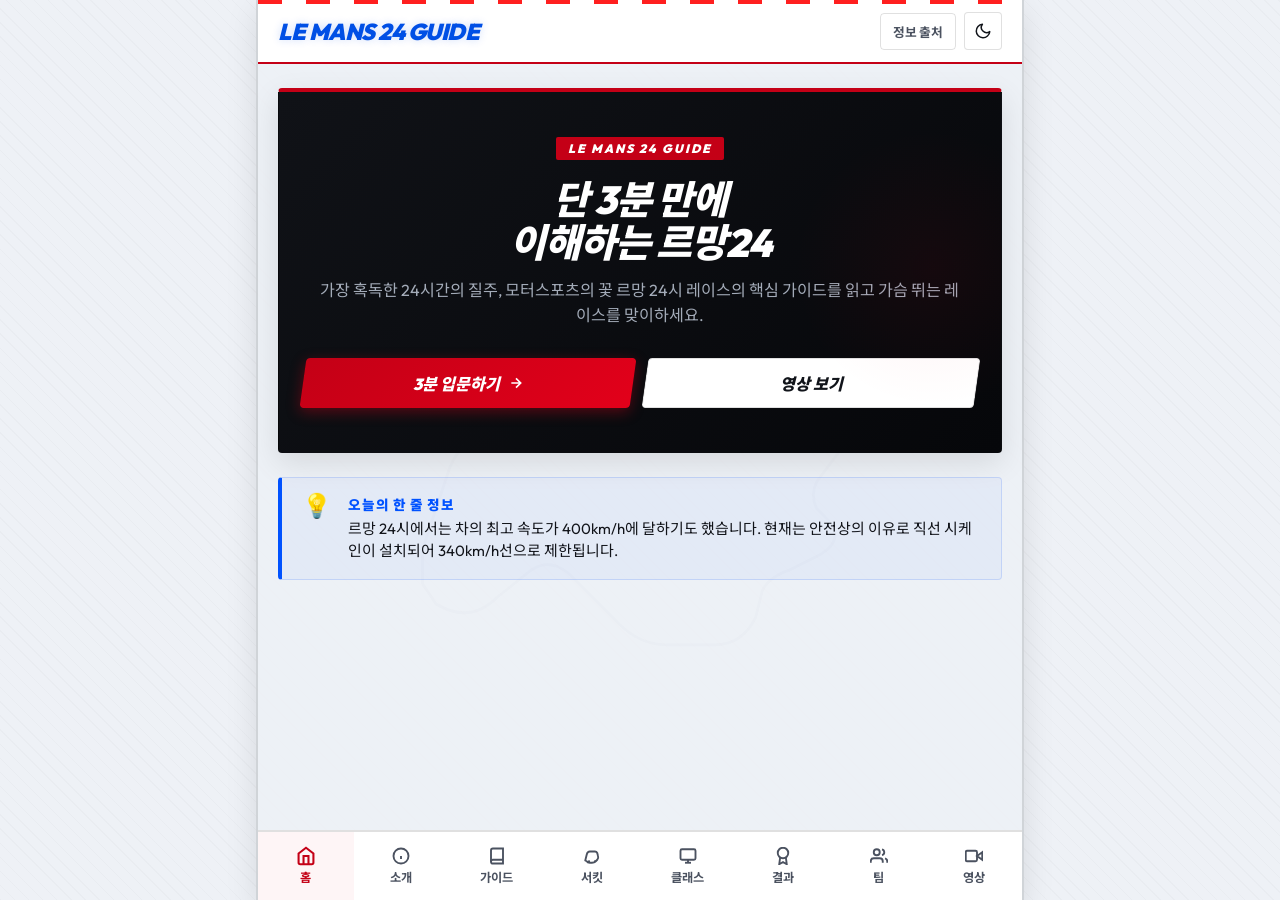
==== commit ac7bef65: "." ====
--- a/index.html
+++ b/index.html
@@ -21,7 +21,7 @@
     <!-- Top Fixed Header -->
     <header class="app-header">
       <div class="brand-logo">
-        <img src="./assets/LM_icon.png" alt="르망24 가이드 로고" class="brand-logo-img">
+        <span class="brand-logo-text">LE MANS 24 Guide</span>
       </div>
       <div style="display: flex; align-items: center; gap: 8px;">
         <!-- Information Source External Link -->
@@ -56,8 +56,8 @@
               <span>3분 입문하기</span>
               <svg viewBox="0 0 24 24" width="16" height="16" fill="none" stroke="currentColor" stroke-width="2.5"><path d="M5 12h14M12 5l7 7-7 7"/></svg>
             </button>
-            <button id="cta-go-results" class="btn btn-secondary" aria-label="최근 경기 결과로 이동">
-              <span>최근 경기 보기</span>
+            <button id="cta-go-video" class="btn btn-secondary" aria-label="공식 영상 보기로 이동">
+              <span>영상 보기</span>
             </button>
           </div>
         </div>
--- a/css/style.css
+++ b/css/style.css
@@ -160,17 +160,23 @@
   height: 100%;
 }
 
-.brand-logo-img {
-  height: 38px;
-  width: auto;
-  max-width: 160px;
-  object-fit: contain;
-  display: block;
-  filter: drop-shadow(0 0 6px rgba(226, 0, 26, 0.25));
-}
-
-[data-theme="light"] .brand-logo-img {
-  filter: drop-shadow(0 0 4px rgba(0,0,0,0.15));
+.brand-logo-text {
+  font-family: 'Outfit', sans-serif;
+  font-size: 1.35rem;
+  font-weight: 900;
+  font-style: italic;
+  text-transform: uppercase;
+  color: #0052FF;
+  letter-spacing: -0.5px;
+  text-shadow: 0 0 12px rgba(0, 82, 255, 0.35);
+  display: inline-block;
+  vertical-align: middle;
+  transition: color var(--transition-speed) ease, text-shadow var(--transition-speed) ease;
+}
+
+[data-theme="light"] .brand-logo-text {
+  color: #004fe5;
+  text-shadow: 0 0 8px rgba(0, 79, 229, 0.2);
 }
 
 /* Theme buttons */
@@ -403,11 +409,12 @@
   line-height: 1.1;
   margin-bottom: 14px;
   letter-spacing: -1px;
+  color: #ffffff;
 }
 
 .hero-subtitle {
   font-size: 0.95rem;
-  color: var(--text-secondary);
+  color: #a3abb8;
   max-width: 95%;
   margin: 0 auto 30px auto;
   line-height: 1.55;
@@ -500,6 +507,21 @@
   font-size: 0.88rem;
   line-height: 1.5;
   color: var(--text-primary);
+}
+
+/* Light theme override for the 오늘의 한 줄 정보 fact box - blue color scheme */
+[data-theme="light"] .fact-box {
+  background: rgba(0, 82, 255, 0.04);
+  border: 1px solid rgba(0, 82, 255, 0.15);
+  border-left: 4px solid #0052FF;
+}
+
+[data-theme="light"] .fact-icon {
+  color: #0052FF;
+}
+
+[data-theme="light"] .fact-title {
+  color: #0052FF;
 }
 
 /* SECTION 2: ABOUT (르망24란?) */
